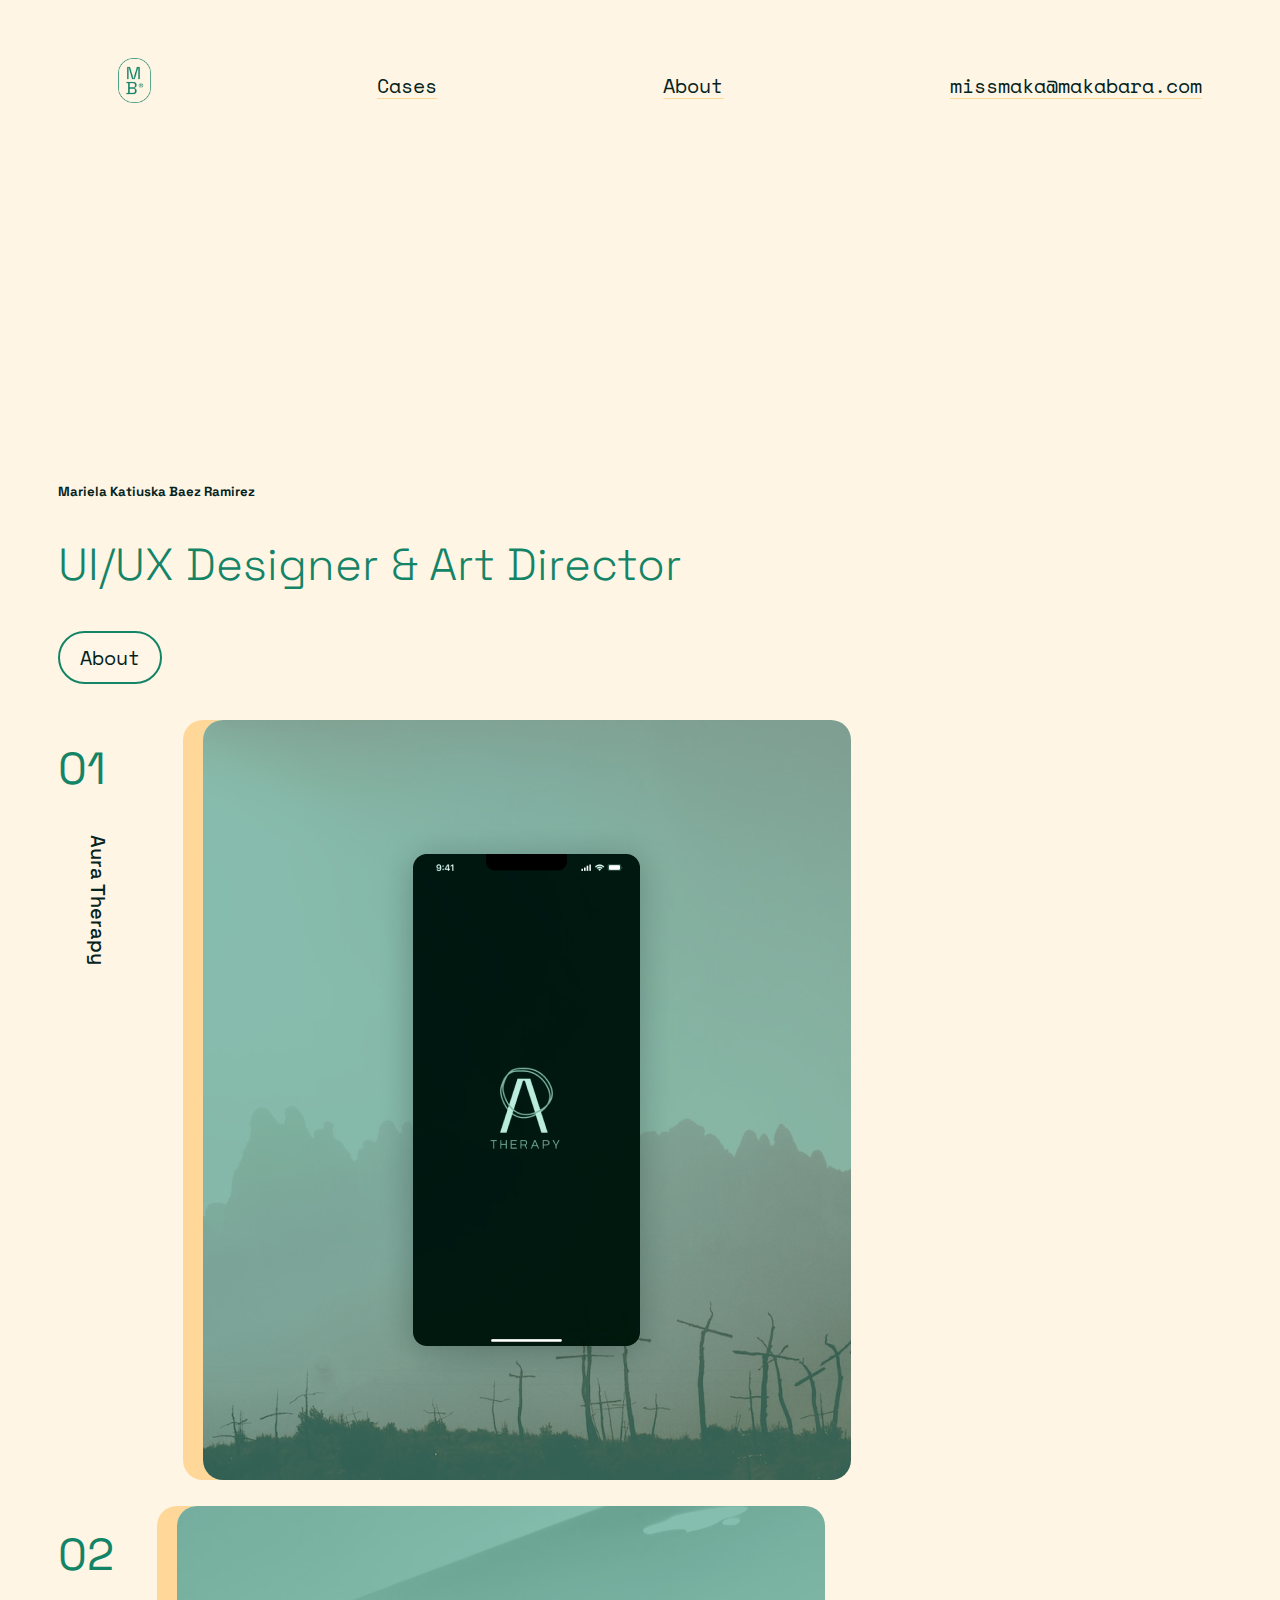
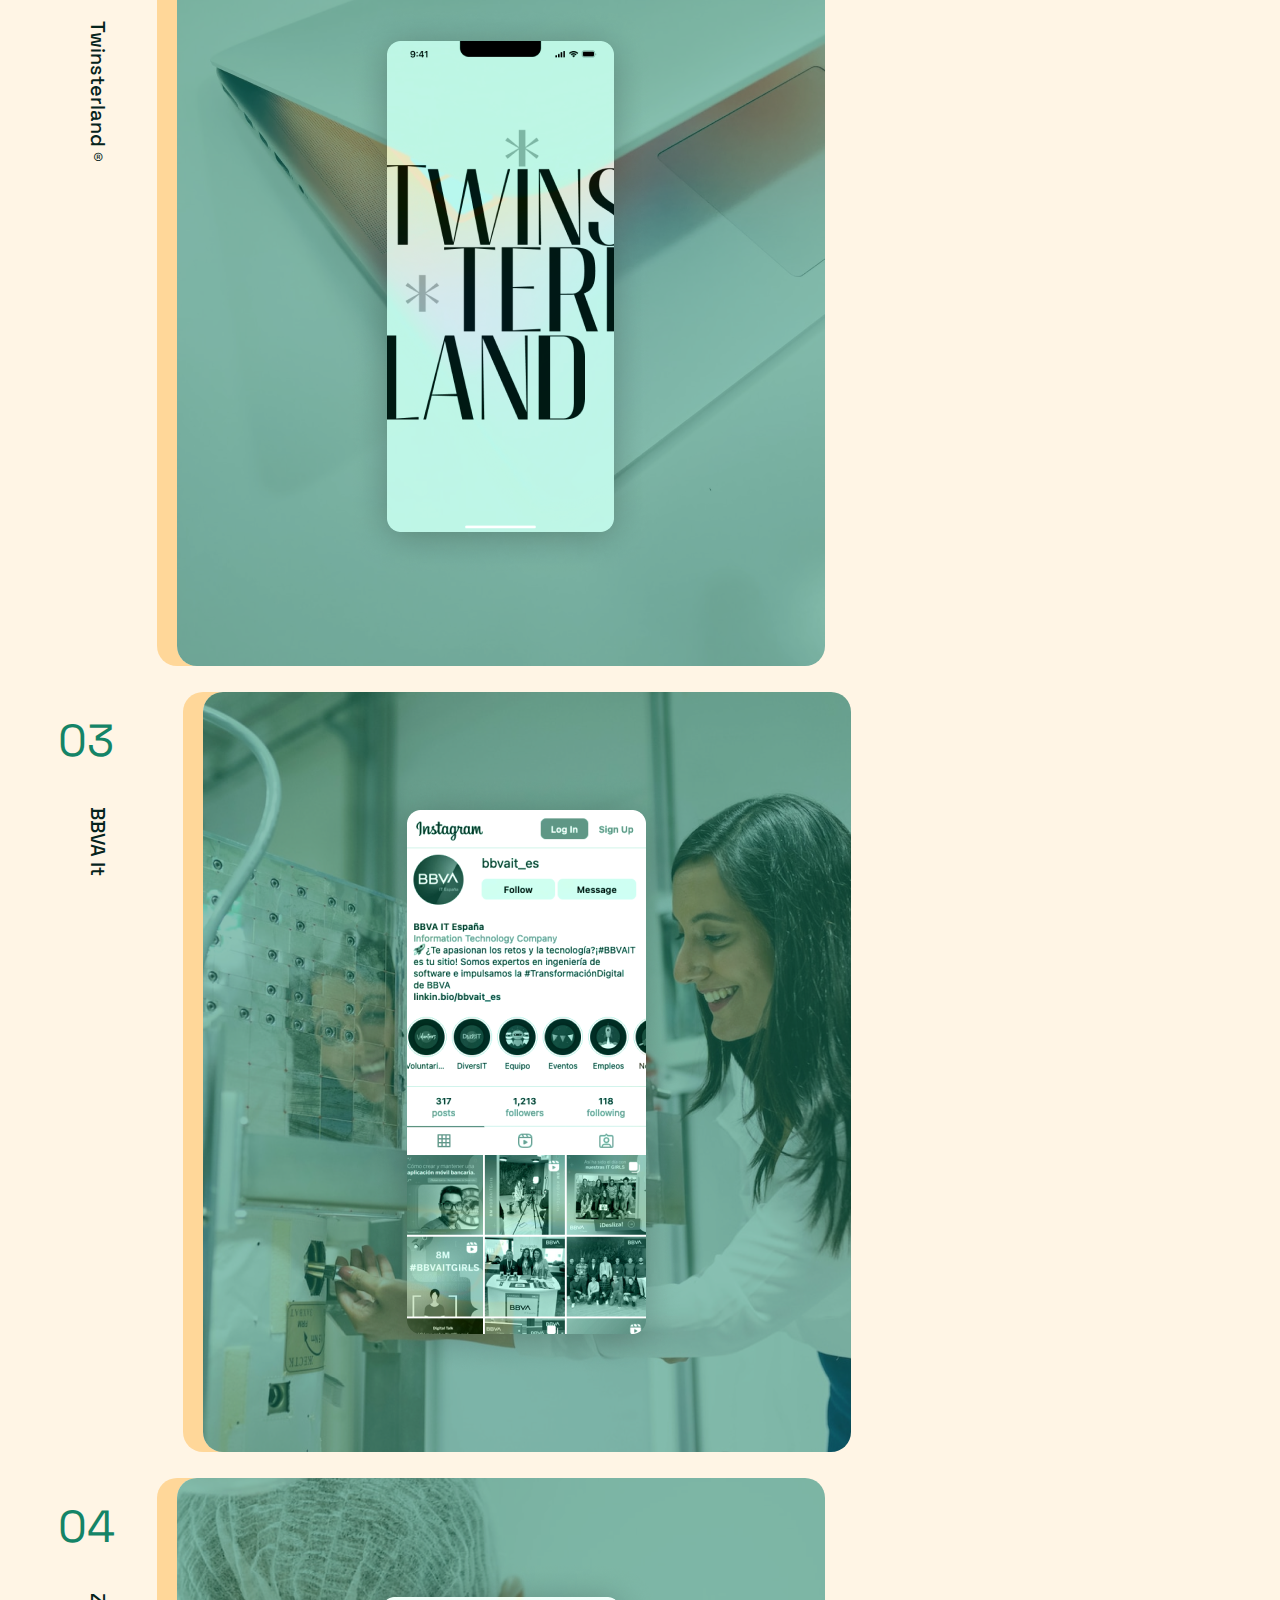
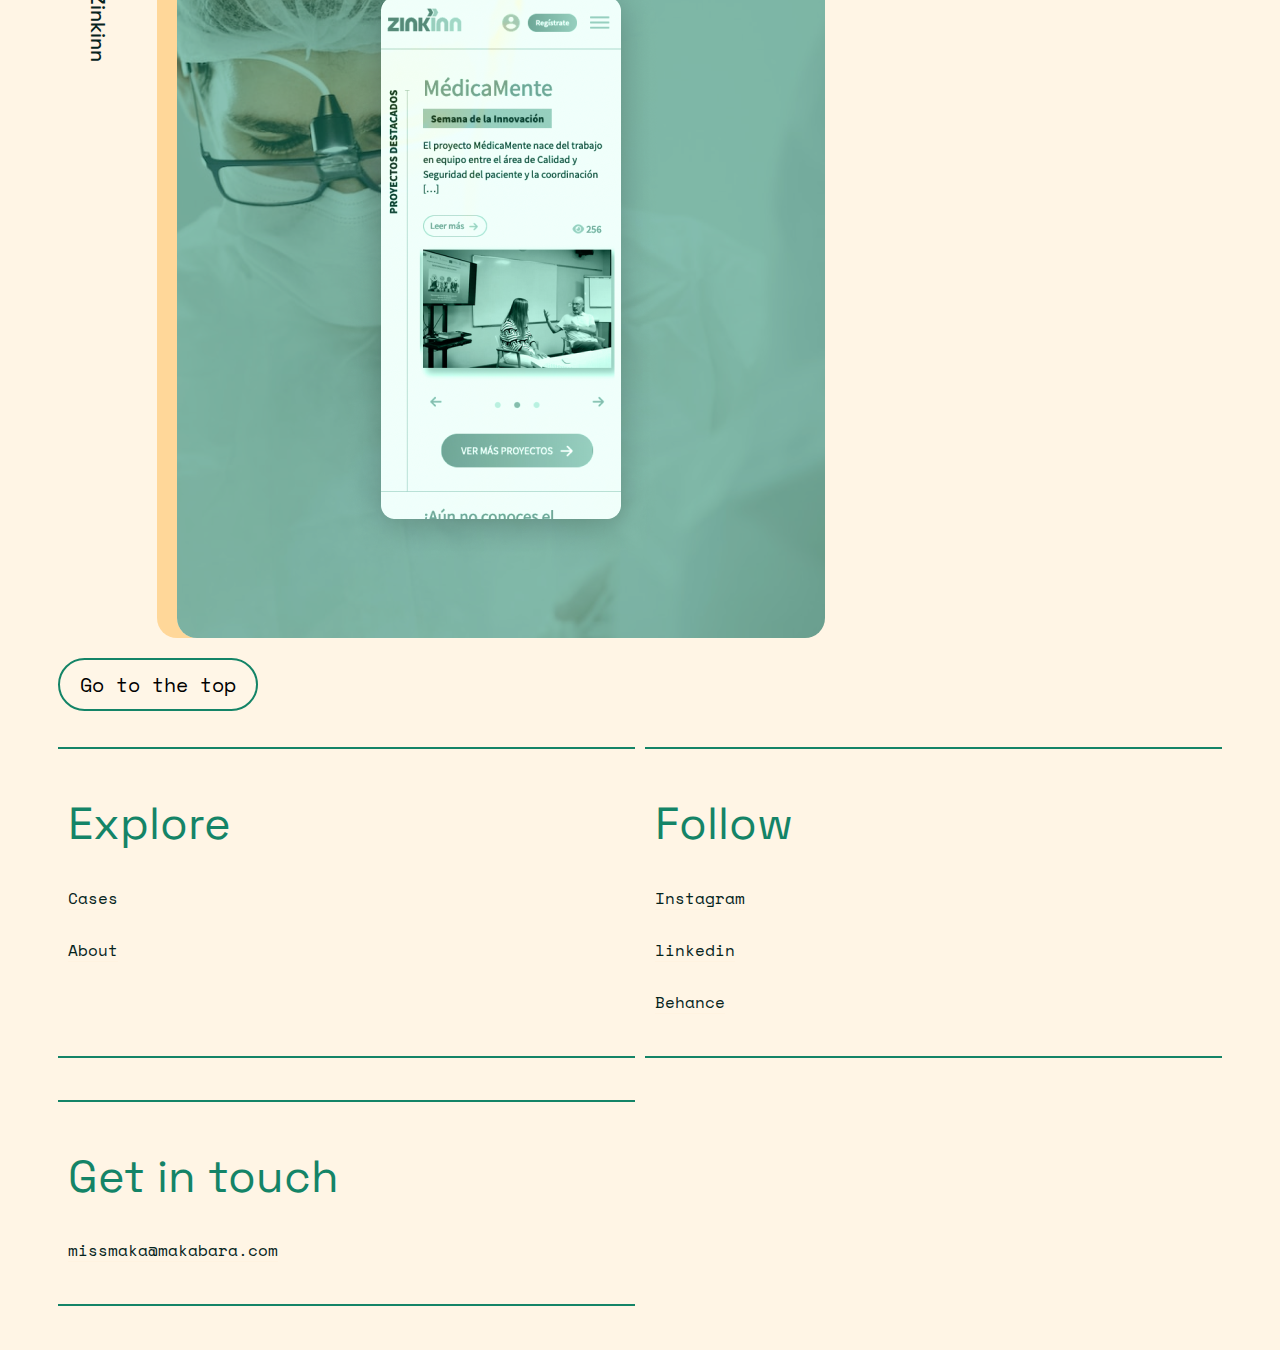
==== index.html @ 1e38a9b4 "Rename Index.html to index.html" ====
<!DOCTYPE html>
<html>
<!DOCTYPE html>
<html lang="en">

<head>
    <meta charset="UTF-8">
    <meta http-equiv="X-UA-Compatible" content="IE=edge">
    <meta name="viewport" content="width=device-width, initial-scale=1.0">
    <link rel="stylesheet" href="./reset.css">
    <link rel="stylesheet" href="./styles/styles.css">
    <title>Maka Bara® Portfolio</title>
</head>

<body>


    <div>

        <nav class="navbar">
            <ul class="flex-container nav-list">
                <img class="maka-logo" src="./images/pics_Main/Brand/Isotype/Brand/Isotype/Medium.png" alt="Logo maka">
                <li> <a href="./case.html">Cases</a></li>
                <li> <a href="./Bio.html">About</a></li>
                <li> <a href="">missmaka@makabara.com</a></li>
            </ul>
        </nav>

        <div>

  <!-- A linear delay; second letter is delayed 2n seconds, third is delayed 3n seconds, etc. -->
  <div class="sentence sentence-2">  
    <h1 class="h1-title">  
    <span class="letter">M</span><span class="letter">a</span><span class="letter">k</span><span class="letter">a</span> 
    <span class="letter">B</span><span class="letter">a</span><span class="letter">r</span><span class="letter">a</span>
    <span class="letter">® </h1> 
  </div>
            <h5>Mariela Katiuska Baez Ramirez</h5>
            <h2 class="h2-title"> UI/UX Designer & Art Director</h2>
            <section>
                <button class="button"><a href="#">About</a></button>
            </section>

        </div>










        <section class="grid-container url">
            <article class="photocards">
                <div>
                    <h2>01</h2>
                    <h4 class="h4-rotate">Aura therapy</h4>
                </div>
                <div>
                    <ul>
                       <a href="./case.html"> <img class="img" src="./images/pics_Main/Img/aura1.png" alt="#"> </a>

                    </ul>
                </div>
            </article>

            <article class="photocards">
                <div>
                    <h2>02</h2>
                    <h4 class="h4-rotate">Twinsterland<span>®</span></h4>
                </div>
                <div>
                    <ul>
                        <img class="img" src="./images/pics_Main/Img/twins1.png" alt="#">
                    </ul>
                </div>
            </article>

            <article class="photocards">
                <div>
                    <h2>03</h2>
                    <h4 class="h4-rotate">BBVA It</h4>
                </div>
                <div>
                    <ul>
                        <img class="img" src="./images/pics_Main/Img/bbvait1.png" alt="#">
                    </ul>
                </div>
            </article>
            <article class="photocards">

                <div>
                    <h2>04</h2>
                    <h4 class="h4-rotate">Zinkinn</h4>
                </div>
                <div>
                    <ul>
                        <img class="img" src="./images/pics_Main/Img/zinkinn1.png" alt="#">
                    </ul>
                </div>
            </article>

        </section>
        <section>
            <button class="button">Go to the top</button>
        </section>

    </div>
</body>


<footer>
    <div class="footer url">
        <ul class="grid-item">
            <h2>Explore</h2>
            <li><a href="./case.html">Cases</a></li>
            <li><a href="./Bio.html">About</a></li>
        </ul>
        <ul class="grid-item">
            <h2>Follow</h2>
            <li><a href="">Instagram</a></li>
            <li><a href="">linkedin</a></li>
            <li><a href="">Behance</a></li>
        </ul>
        <ul class="grid-item">
            <h2>Get in touch</h2>
            <li><a href="">missmaka@makabara.com</a></li>

        </ul>
    </div>

</footer>




</html>
---- styles/styles.css ----
/* Font Logo*/
@import url('https://fonts.googleapis.com/css2?family=Space+Grotesk:wght@300;400;500;600;700&family=Space+Mono:ital,wght@0,400;0,700;1,400;1,700&display=swap');

/*Home*/

body {

    background-color: #FFF5E5;
    font-family: 'Space Grotesk', sans-serif;
    line-height: 100%;
    padding: 10px 50px 20px;
    color: #05231C;

}

img,
picture,
video {
    max-width: 100%;
}



h1 {

    font-size: 800%;
    font-family: 'Space Grotesk', sans-serif;
    color: #148467;
    text-align: center;
    line-height: 100%;
    font-weight: 300;

}

.h1-title {

    font-size: 200%;
    font-family: 'Space Grotesk', sans-serif;
    color: #148467;
    text-align: center;
    line-height: 100%;
    font-weight: 300;

}




h2{

    font-family: 'Space Grotesk';
    font-style: normal;
    font-weight: 400;
    font-size: 45px;
    line-height: 56px;
    /* or 124% */
    /* G PRIMARY */
    color: #148467;

}
.h2-title{
    font-weight: 300;
}

h3{

    font-family: 'Space Grotesk';
    font-style: normal;
    font-weight: 400;
    font-size: 24px;
    line-height: 36px;
    /* or 150% */
    letter-spacing: 0.015em;
    /* G10 */
    color: #05231C; 

}

h4{
font-family: 'Space Grotesk';
font-style: normal;
font-weight: 500;
font-size: 20px;
line-height: 26px;
/* identical to box height */
text-transform: capitalize;
/* G10 */
color: #05231C; 
}


.h4-rotate{
transform: rotate(180de);
writing-mode: vertical-lr;
font-family: 'Space Grotesk', sans-serif;
font-style: normal;
font-weight: 500;
font-size: 20px;
}

.span-register {
    font-size: 70%;
    font-family: 'Space Grotesk', sans-serif;
}

a {
    color: #05231C;
    text-decoration: none;

}


.navbar {
    padding: 20px;
}

.navbar ul {
    justify-content: space-between;
    list-style: none;
    font-family: 'Space Mono', monospace;
    font-style: normal;
    font-weight: 400;
    font-size: 20px;
    line-height: 26px;
    /* identical to box height */
    /* G10 */
    color: #05231C;

}

.navbar a {
    text-decoration: underline 1px #FFD799;
    text-underline-offset: 5px;
    transition: 0.5s;
}

.navbar a:hover {
    text-decoration: underline 8px #FFD799;

}

.navbar-list {
    display: none;
}



.maka-logo {
    width: 3%;
    margin-bottom: 10px;
}

/*Main Btn*/

.about-maka {
    margin: 100px 0 0 10px;
}

.about-maka h2 {
    font-size: 2em;
    width: 30%;
}

.about-maka a {
    display: block;
    border: 2px solid #148467;
    border-radius: 100px;
    padding: 20px;
    margin-top: 20px;
    width: 110px;
    text-align: center;
    transition: 0.3s;


}

.about-maka a:hover {
    background-color: #FFD799;
    color: black;
}


.flex-container {
    height: 100%;
    display: flex;
    justify-content: center;
    align-items: center;
}



/*Hover color photo*/


.img {
    float:left; 
    box-shadow: -20px 0px #FFD799;
    padding: 0px;
    border: 8px solid FFF5E5;
    border-radius: 20px;
    transition: transform 0.3s ease-in-out, z-index 0.3s ease-in-out;
    margin:0;
    transition: 0.3s;
}

.img:hover {
    box-shadow: 20px 0px #FFD799;
    background-color: #ffffff;
    filter: blur(2px);
    color: white;
    transform: translateX(10px) translateY(-0px) rotateZ(0deg);
    z-index: 1;
}
.img:mouseout {
    background-color: #fff;
    color: #148467;
    transform: translateX(0) translateY(0) rotateZ(0deg);
    z-index: 0;
}




/*Prueba Final Grids*/
.grid-container {
    display: grid;
    grid-template-columns: repeat(auto-fit, minmax(75vh, 1fr));
    gap: 10px;
    justify-content: left;
    align-items: left;
}

.grid-item {

    padding: 10px;
    list-style: none;
    justify-content: left;
    align-items: left;
    border-bottom: 2px solid #148467;
    border-top: 2px solid #148467;
}

.grid-item li {
    margin-bottom: 4vh;
    justify-content: left;
    list-style: none;
    font-family: 'Space Mono', monospace;
}

.grid-item a {
    text-decoration: underline 0px hsl(36, 100%, 80%, 0.05);
    text-underline-offset: 5px;
    transition: 0.5s;

}

.grid-item a:hover {
    text-decoration: underline 8px #FFD799;

}



/*Button Animation*/

.button {
    position: relative;
    background-color: rgb(255, 255, 255, 0.1);
    padding: 10px 20px;
    margin: 20px 0px 20px 0px;
    border: 2px solid #148467;
    border-radius: 100px;
    font-size: 20px;
    font-family: 'Space Mono', monospace;
    transition: transform 0.3s ease-in-out, z-index 0.3s ease-in-out;
    display: block;
    text-align: center;
    transition: 0.3s;


}


.button:hover {
    background-color: #FFD799;
    color: white;
    transform: translateX(10px) translateY(-10px) rotateZ(5deg);
    z-index: 1;
}

.button:mouseout {
    background-color: #fff;
    color: #148467;
    transform: translateX(0) translateY(0) rotateZ(0deg);
    z-index: 0;
}


/*Pointer custom*/

body, a , button {
    cursor: url(../images/pics_Main/cursor.gif) 50 50, auto;
}


/*Photo cards*/
.photocards{

    display: flex;
}

.footer {
    display: grid;
    grid-template-columns: repeat(auto-fit, minmax(45vh, 1fr));
    gap: 10px;
    justify-content: left;
    align-items: left;
}





/*Prueba animación*/

.sentence {
    font-size: clamp(1.5rem, calc(1rem + 3vw), 4rem);
    overflow: visible;
    padding: 0.5em;
    text-align: center;
  }
  
  .letter {
    opacity: 0;
    transform: translateY(-0.25em);
    display: inline-block;
    -webkit-animation: burst_in 3s cubic-bezier(0, 1.62, 1, 1.6) infinite;
            animation: burst_in 3s cubic-bezier(0, 1.62, 1, 1.6) infinite;
    color: #148467;
  }
  
  @-webkit-keyframes burst_in {
    25%, 80% {
      opacity: 1;
      transform: translateY(0);
    }
  }
  
  @keyframes burst_in {
    25%, 80% {
      opacity: 1;
      transform: translateY(0);
    }
  }
  .sentence-2 .letter:nth-of-type(1) {
    -webkit-animation-delay: 0.06s;
            animation-delay: 0.06s;
  }
  
  .sentence-3 .letter:nth-of-type(1) {
    -webkit-animation-delay: 0.0035s;
            animation-delay: 0.0035s;
  }
  
  .sentence-4 .letter:nth-of-type(1) {
    -webkit-animation-delay: 0.0000075s;
            animation-delay: 0.0000075s;
  }
  
  .sentence-5 .letter:nth-of-type(1) {
    -webkit-animation-delay: 0.59s;
            animation-delay: 0.59s;
  }
  
  .sentence-6 .letter:nth-of-type(1) {
    -webkit-animation-delay: 0.2058823529s;
            animation-delay: 0.2058823529s;
  }
  
  .sentence-2 .letter:nth-of-type(2) {
    -webkit-animation-delay: 0.12s;
            animation-delay: 0.12s;
  }
  
  .sentence-3 .letter:nth-of-type(2) {
    -webkit-animation-delay: 0.014s;
            animation-delay: 0.014s;
  }
  
  .sentence-4 .letter:nth-of-type(2) {
    -webkit-animation-delay: 0.00012s;
            animation-delay: 0.00012s;
  }
  
  .sentence-5 .letter:nth-of-type(2) {
    -webkit-animation-delay: 0.5825s;
            animation-delay: 0.5825s;
  }
  
  .sentence-6 .letter:nth-of-type(2) {
    -webkit-animation-delay: 0.1235294118s;
            animation-delay: 0.1235294118s;
  }
  
  .sentence-2 .letter:nth-of-type(3) {
    -webkit-animation-delay: 0.18s;
            animation-delay: 0.18s;
  }
  
  .sentence-3 .letter:nth-of-type(3) {
    -webkit-animation-delay: 0.0315s;
            animation-delay: 0.0315s;
  }
  
  .sentence-4 .letter:nth-of-type(3) {
    -webkit-animation-delay: 0.0006075s;
            animation-delay: 0.0006075s;
  }
  
  .sentence-5 .letter:nth-of-type(3) {
    -webkit-animation-delay: 0.57s;
            animation-delay: 0.57s;
  }
  
  .sentence-6 .letter:nth-of-type(3) {
    -webkit-animation-delay: 0.0529411765s;
            animation-delay: 0.0529411765s;
  }
  
  .sentence-2 .letter:nth-of-type(4) {
    -webkit-animation-delay: 0.24s;
            animation-delay: 0.24s;
  }
  
  .sentence-3 .letter:nth-of-type(4) {
    -webkit-animation-delay: 0.056s;
            animation-delay: 0.056s;
  }
  
  .sentence-4 .letter:nth-of-type(4) {
    -webkit-animation-delay: 0.00192s;
            animation-delay: 0.00192s;
  }
  
  .sentence-5 .letter:nth-of-type(4) {
    -webkit-animation-delay: 0.5525s;
            animation-delay: 0.5525s;
  }
  
  .sentence-6 .letter:nth-of-type(4) {
    -webkit-animation-delay: -0.0058823529s;
            animation-delay: -0.0058823529s;
  }
  
  .sentence-2 .letter:nth-of-type(5) {
    -webkit-animation-delay: 0.3s;
            animation-delay: 0.3s;
  }
  
  .sentence-3 .letter:nth-of-type(5) {
    -webkit-animation-delay: 0.0875s;
            animation-delay: 0.0875s;
  }
  
  .sentence-4 .letter:nth-of-type(5) {
    -webkit-animation-delay: 0.0046875s;
            animation-delay: 0.0046875s;
  }
  
  .sentence-5 .letter:nth-of-type(5) {
    -webkit-animation-delay: 0.53s;
            animation-delay: 0.53s;
  }
  
  .sentence-6 .letter:nth-of-type(5) {
    -webkit-animation-delay: -0.0529411765s;
            animation-delay: -0.0529411765s;
  }
  
  .sentence-2 .letter:nth-of-type(6) {
    -webkit-animation-delay: 0.36s;
            animation-delay: 0.36s;
  }
  
  .sentence-3 .letter:nth-of-type(6) {
    -webkit-animation-delay: 0.126s;
            animation-delay: 0.126s;
  }
  
  .sentence-4 .letter:nth-of-type(6) {
    -webkit-animation-delay: 0.00972s;
            animation-delay: 0.00972s;
  }
  
  .sentence-5 .letter:nth-of-type(6) {
    -webkit-animation-delay: 0.5025s;
            animation-delay: 0.5025s;
  }
  
  .sentence-6 .letter:nth-of-type(6) {
    -webkit-animation-delay: -0.0882352941s;
            animation-delay: -0.0882352941s;
  }
  
  .sentence-2 .letter:nth-of-type(7) {
    -webkit-animation-delay: 0.42s;
            animation-delay: 0.42s;
  }
  
  .sentence-3 .letter:nth-of-type(7) {
    -webkit-animation-delay: 0.1715s;
            animation-delay: 0.1715s;
  }
  
  .sentence-4 .letter:nth-of-type(7) {
    -webkit-animation-delay: 0.0180075s;
            animation-delay: 0.0180075s;
  }
  
  .sentence-5 .letter:nth-of-type(7) {
    -webkit-animation-delay: 0.47s;
            animation-delay: 0.47s;
  }
  
  .sentence-6 .letter:nth-of-type(7) {
    -webkit-animation-delay: -0.1117647059s;
            animation-delay: -0.1117647059s;
  }
  
  .sentence-2 .letter:nth-of-type(8) {
    -webkit-animation-delay: 0.48s;
            animation-delay: 0.48s;
  }
  
  .sentence-3 .letter:nth-of-type(8) {
    -webkit-animation-delay: 0.224s;
            animation-delay: 0.224s;
  }
  
  .sentence-4 .letter:nth-of-type(8) {
    -webkit-animation-delay: 0.03072s;
            animation-delay: 0.03072s;
  }
  
  .sentence-5 .letter:nth-of-type(8) {
    -webkit-animation-delay: 0.4325s;
            animation-delay: 0.4325s;
  }
  
  .sentence-6 .letter:nth-of-type(8) {
    -webkit-animation-delay: -0.1235294118s;
            animation-delay: -0.1235294118s;
  }
  
  .sentence-2 .letter:nth-of-type(9) {
    -webkit-animation-delay: 0.54s;
            animation-delay: 0.54s;
  }
  
  .sentence-3 .letter:nth-of-type(9) {
    -webkit-animation-delay: 0.2835s;
            animation-delay: 0.2835s;
  }
  
  .sentence-4 .letter:nth-of-type(9) {
    -webkit-animation-delay: 0.0492075s;
            animation-delay: 0.0492075s;
  }
  
  .sentence-5 .letter:nth-of-type(9) {
    -webkit-animation-delay: 0.39s;
            animation-delay: 0.39s;
  }
  
  .sentence-6 .letter:nth-of-type(9) {
    -webkit-animation-delay: -0.1235294118s;
            animation-delay: -0.1235294118s;
  }
  
  .sentence-2 .letter:nth-of-type(10) {
    -webkit-animation-delay: 0.6s;
            animation-delay: 0.6s;
  }
  
  .sentence-3 .letter:nth-of-type(10) {
    -webkit-animation-delay: 0.35s;
            animation-delay: 0.35s;
  }
  
  .sentence-4 .letter:nth-of-type(10) {
    -webkit-animation-delay: 0.075s;
            animation-delay: 0.075s;
  }
  
  .sentence-5 .letter:nth-of-type(10) {
    -webkit-animation-delay: 0.3425s;
            animation-delay: 0.3425s;
  }
  
  .sentence-6 .letter:nth-of-type(10) {
    -webkit-animation-delay: -0.1117647059s;
            animation-delay: -0.1117647059s;
  }
  
  .sentence-2 .letter:nth-of-type(11) {
    -webkit-animation-delay: 0.66s;
            animation-delay: 0.66s;
  }
  
  .sentence-3 .letter:nth-of-type(11) {
    -webkit-animation-delay: 0.4235s;
            animation-delay: 0.4235s;
  }
  
  .sentence-4 .letter:nth-of-type(11) {
    -webkit-animation-delay: 0.1098075s;
            animation-delay: 0.1098075s;
  }
  
  .sentence-5 .letter:nth-of-type(11) {
    -webkit-animation-delay: 0.29s;
            animation-delay: 0.29s;
  }
  
  .sentence-6 .letter:nth-of-type(11) {
    -webkit-animation-delay: -0.0882352941s;
            animation-delay: -0.0882352941s;
  }
  
  .sentence-2 .letter:nth-of-type(12) {
    -webkit-animation-delay: 0.72s;
            animation-delay: 0.72s;
  }
  
  .sentence-3 .letter:nth-of-type(12) {
    -webkit-animation-delay: 0.504s;
            animation-delay: 0.504s;
  }
  
  .sentence-4 .letter:nth-of-type(12) {
    -webkit-animation-delay: 0.15552s;
            animation-delay: 0.15552s;
  }
  
  .sentence-5 .letter:nth-of-type(12) {
    -webkit-animation-delay: 0.2325s;
            animation-delay: 0.2325s;
  }
  
  .sentence-6 .letter:nth-of-type(12) {
    -webkit-animation-delay: -0.0529411765s;
            animation-delay: -0.0529411765s;
  }
  
  .sentence-2 .letter:nth-of-type(13) {
    -webkit-animation-delay: 0.78s;
            animation-delay: 0.78s;
  }
  
  .sentence-3 .letter:nth-of-type(13) {
    -webkit-animation-delay: 0.5915s;
            animation-delay: 0.5915s;
  }
  
  .sentence-4 .letter:nth-of-type(13) {
    -webkit-animation-delay: 0.2142075s;
            animation-delay: 0.2142075s;
  }
  
  .sentence-5 .letter:nth-of-type(13) {
    -webkit-animation-delay: 0.17s;
            animation-delay: 0.17s;
  }
  
  .sentence-6 .letter:nth-of-type(13) {
    -webkit-animation-delay: -0.0058823529s;
            animation-delay: -0.0058823529s;
  }
  
  .sentence-2 .letter:nth-of-type(14) {
    -webkit-animation-delay: 0.84s;
            animation-delay: 0.84s;
  }
  
  .sentence-3 .letter:nth-of-type(14) {
    -webkit-animation-delay: 0.686s;
            animation-delay: 0.686s;
  }
  
  .sentence-4 .letter:nth-of-type(14) {
    -webkit-animation-delay: 0.28812s;
            animation-delay: 0.28812s;
  }
  
  .sentence-5 .letter:nth-of-type(14) {
    -webkit-animation-delay: 0.1025s;
            animation-delay: 0.1025s;
  }
  
  .sentence-6 .letter:nth-of-type(14) {
    -webkit-animation-delay: 0.0529411765s;
            animation-delay: 0.0529411765s;
  }
  
  .sentence-2 .letter:nth-of-type(15) {
    -webkit-animation-delay: 0.9s;
            animation-delay: 0.9s;
  }
  
  .sentence-3 .letter:nth-of-type(15) {
    -webkit-animation-delay: 0.7875s;
            animation-delay: 0.7875s;
  }
  
  .sentence-4 .letter:nth-of-type(15) {
    -webkit-animation-delay: 0.3796875s;
            animation-delay: 0.3796875s;
  }
  
  .sentence-5 .letter:nth-of-type(15) {
    -webkit-animation-delay: 0.03s;
            animation-delay: 0.03s;
  }
  
  .sentence-6 .letter:nth-of-type(15) {
    -webkit-animation-delay: 0.1235294118s;
            animation-delay: 0.1235294118s;
  }
  
  .sentence-2 .letter:nth-of-type(16) {
    -webkit-animation-delay: 0.96s;
            animation-delay: 0.96s;
  }
  
  .sentence-3 .letter:nth-of-type(16) {
    -webkit-animation-delay: 0.896s;
            animation-delay: 0.896s;
  }
  
  .sentence-4 .letter:nth-of-type(16) {
    -webkit-animation-delay: 0.49152s;
            animation-delay: 0.49152s;
  }
  
  .sentence-5 .letter:nth-of-type(16) {
    -webkit-animation-delay: -0.0475s;
            animation-delay: -0.0475s;
  }
  
  .sentence-6 .letter:nth-of-type(16) {
    -webkit-animation-delay: 0.2058823529s;
            animation-delay: 0.2058823529s;
  }
  
  .sentence-2 .letter:nth-of-type(17) {
    -webkit-animation-delay: 1.02s;
            animation-delay: 1.02s;
  }
  
  .sentence-3 .letter:nth-of-type(17) {
    -webkit-animation-delay: 1.0115s;
            animation-delay: 1.0115s;
  }
  
  .sentence-4 .letter:nth-of-type(17) {
    -webkit-animation-delay: 0.6264075s;
            animation-delay: 0.6264075s;
  }
  
  .sentence-5 .letter:nth-of-type(17) {
    -webkit-animation-delay: -0.13s;
            animation-delay: -0.13s;
  }
  
  .sentence-6 .letter:nth-of-type(17) {
    -webkit-animation-delay: 0.3s;
            animation-delay: 0.3s;
  }
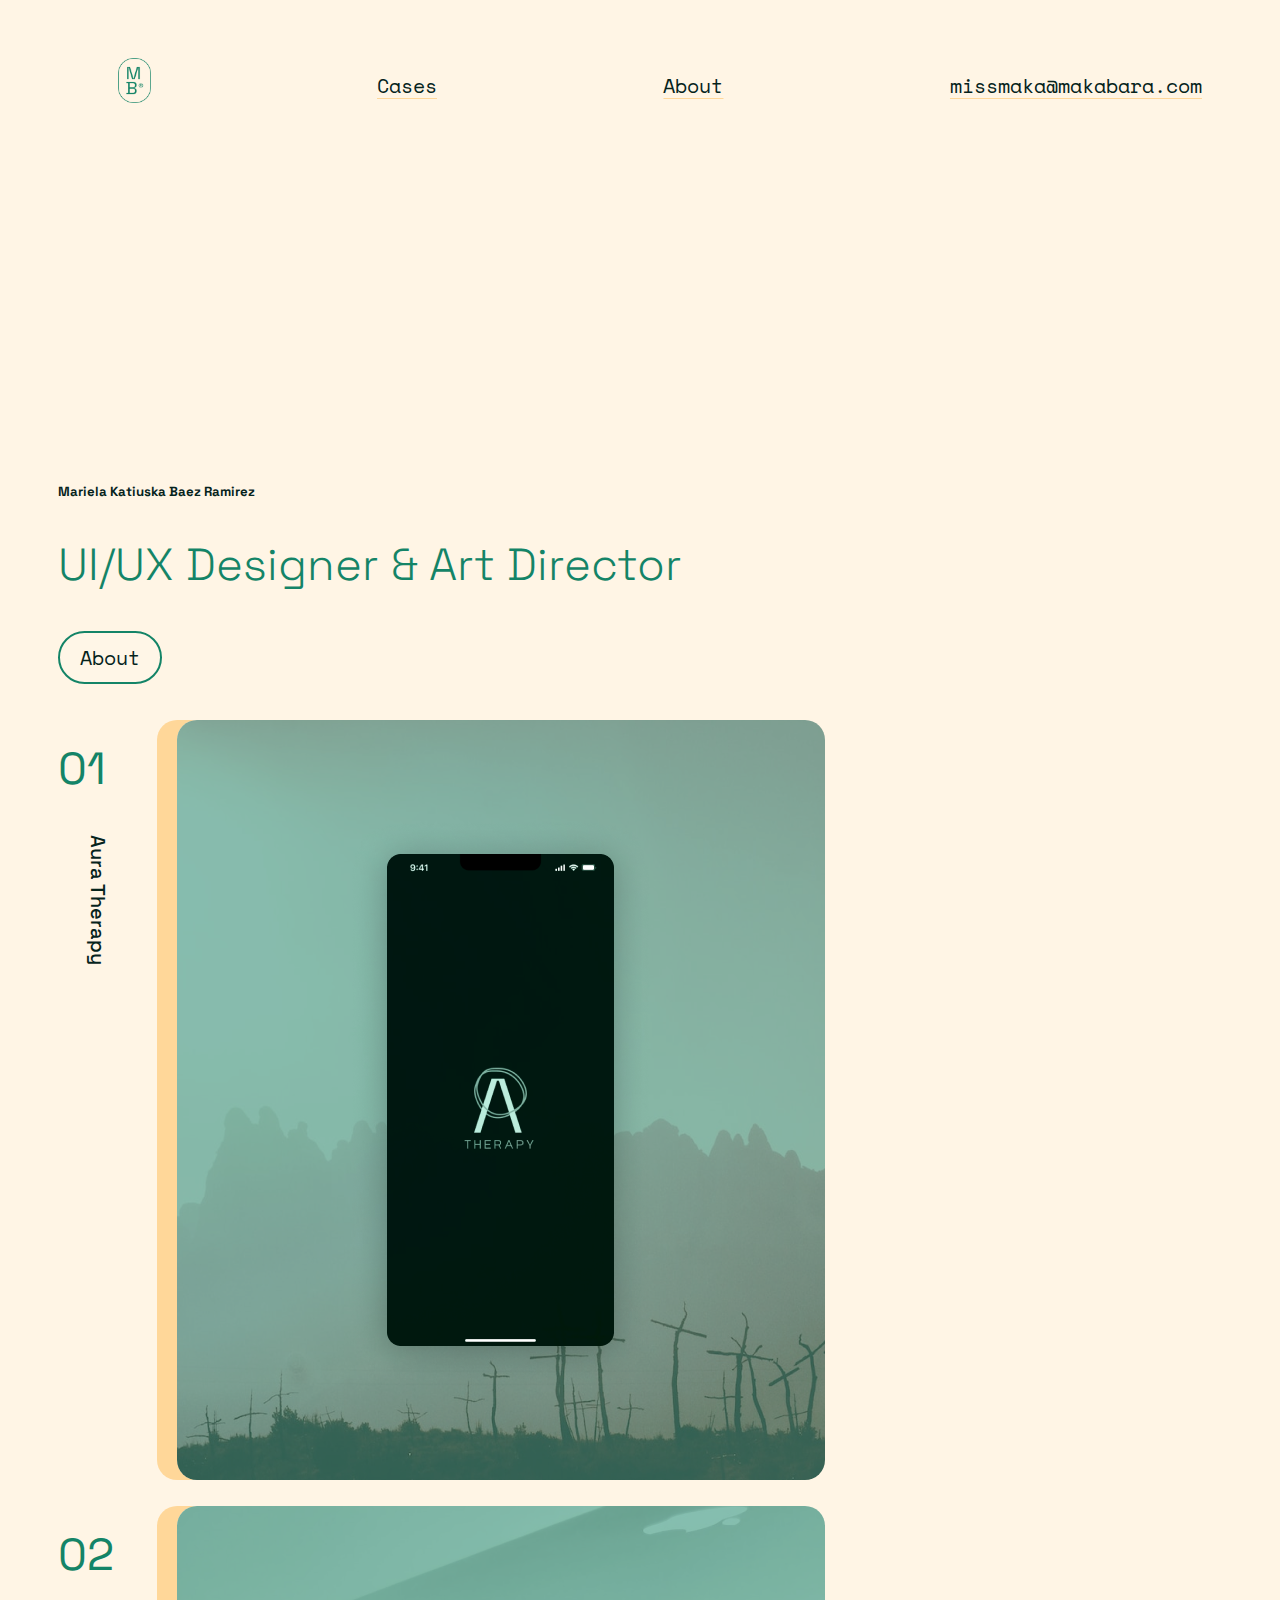
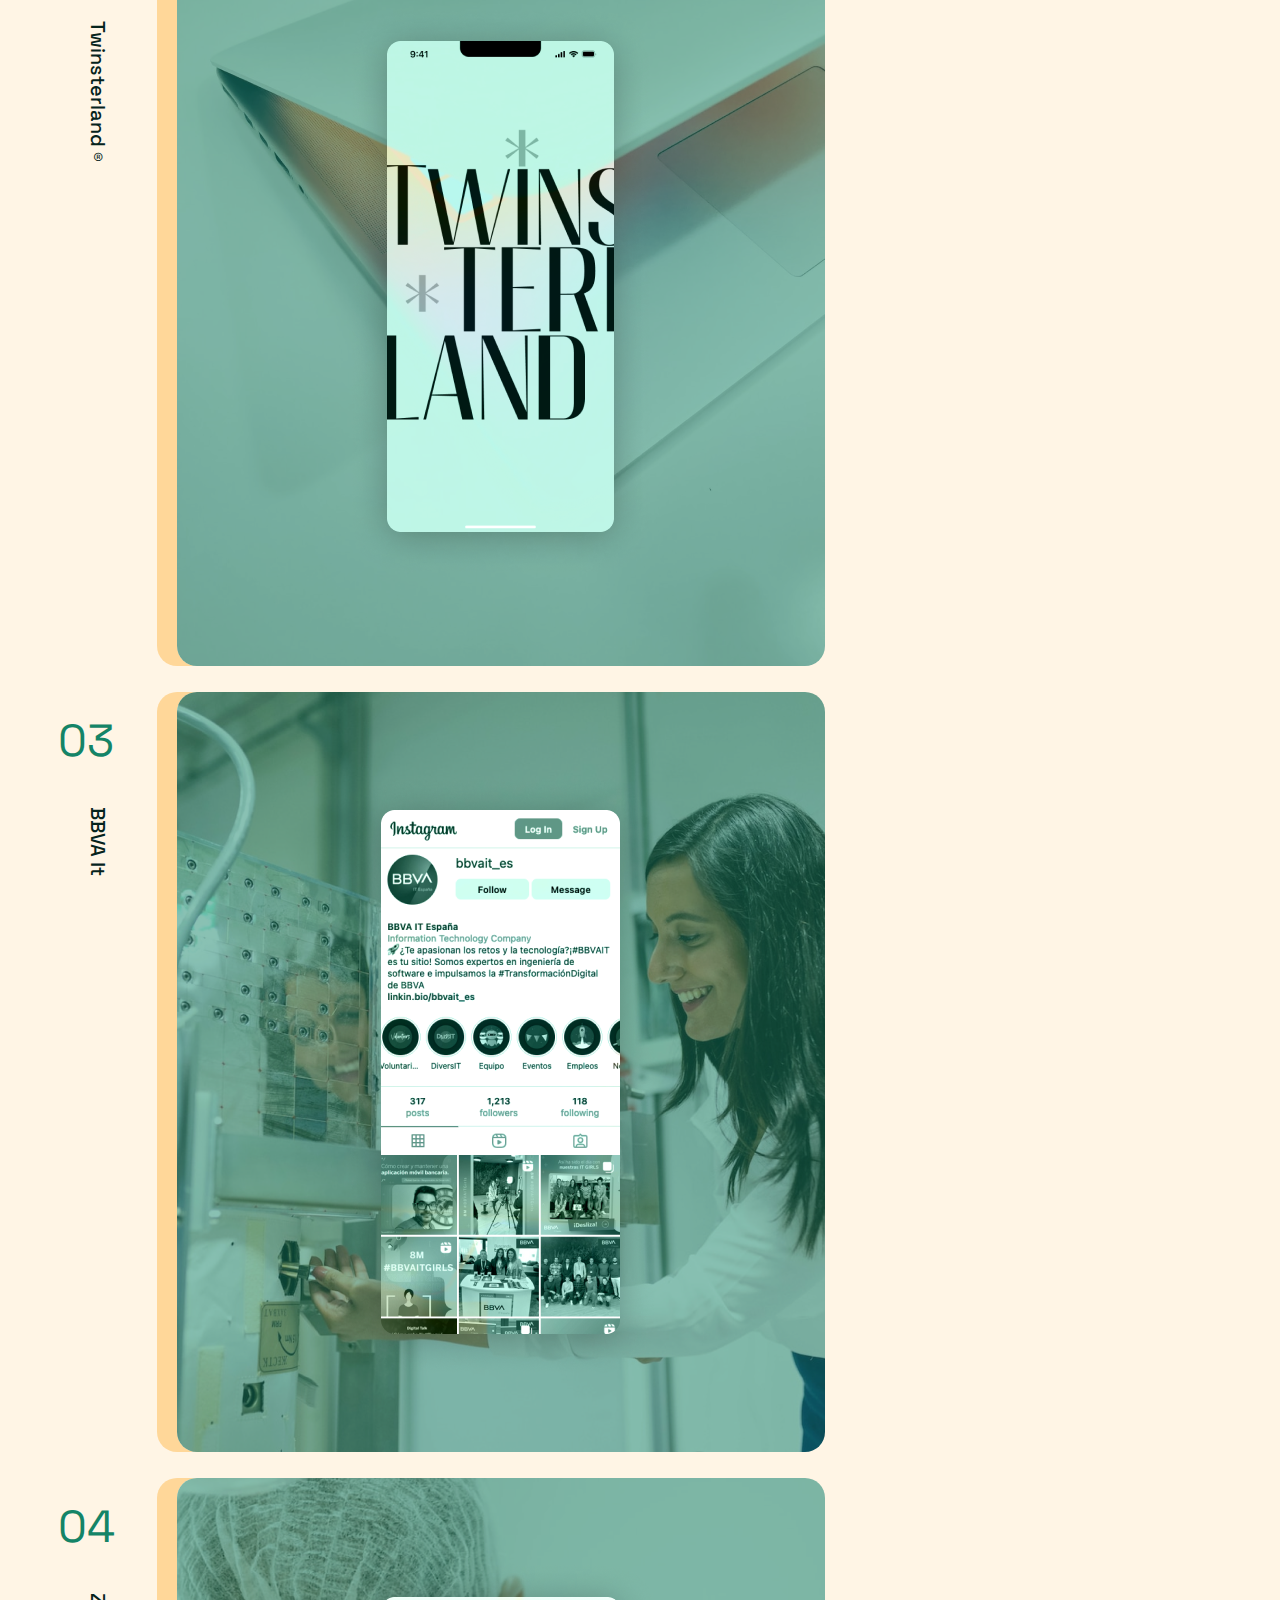
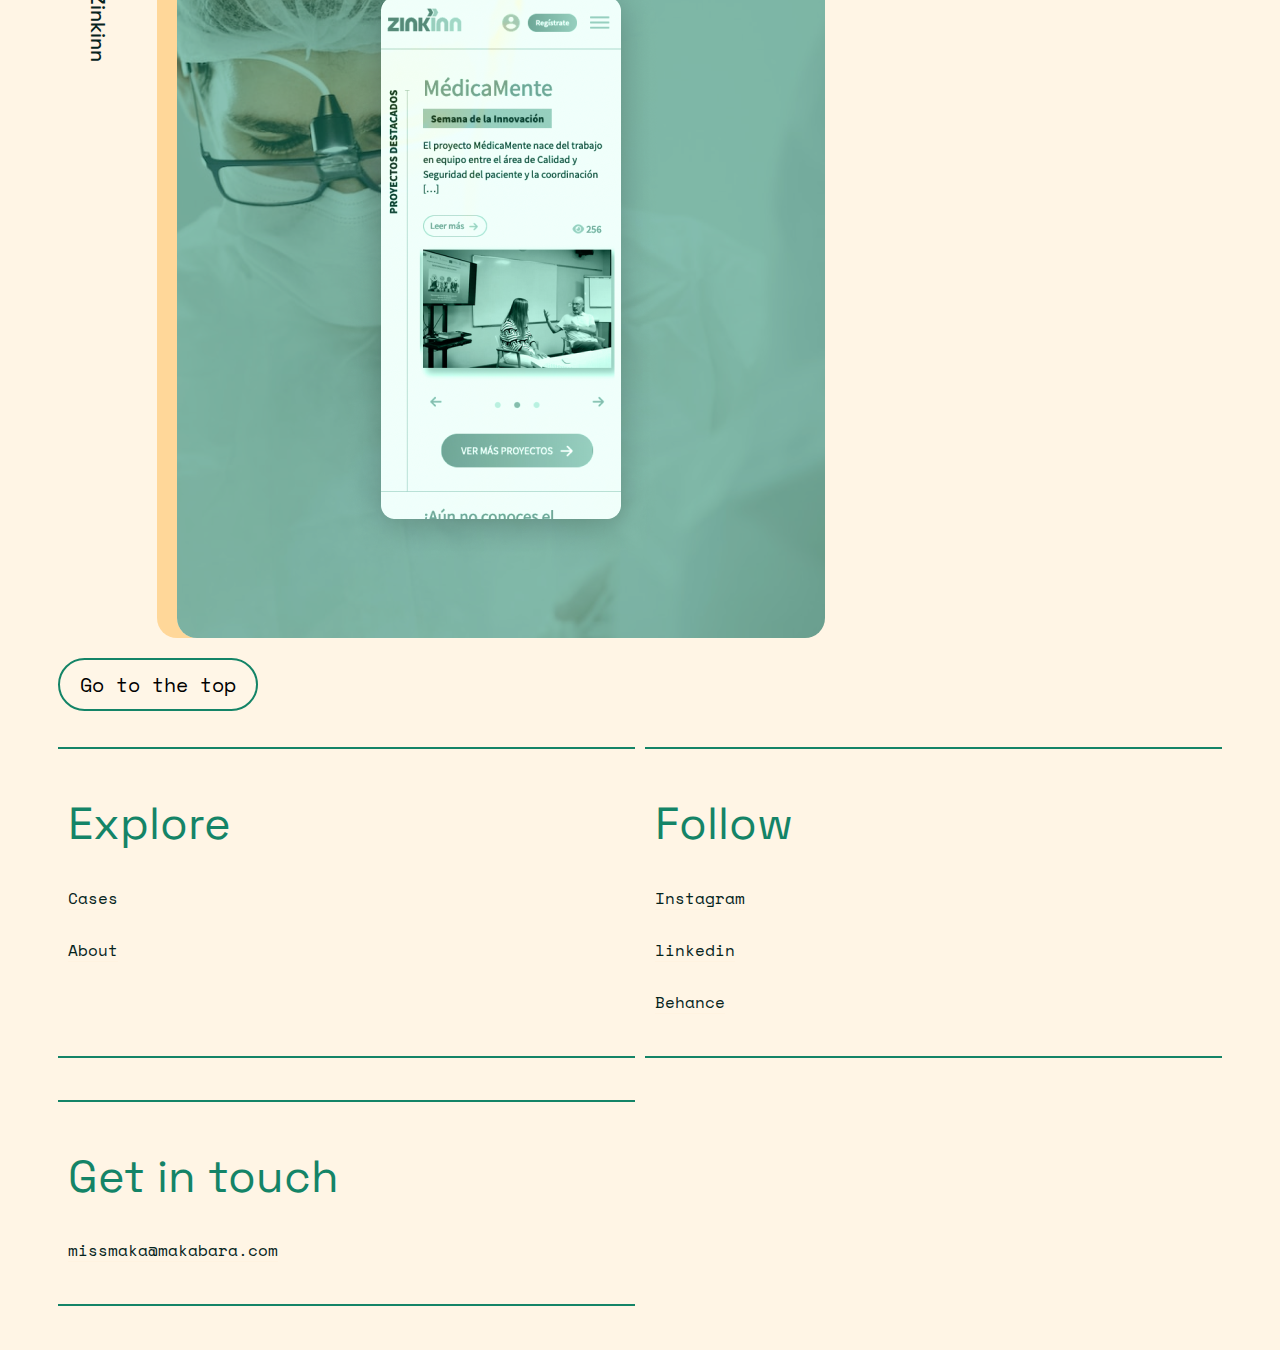
==== commit e36fe3b0: "Add files via upload" ====
--- a/index.html
+++ b/index.html
@@ -21,7 +21,7 @@
             <ul class="flex-container nav-list">
                 <img class="maka-logo" src="./images/pics_Main/Brand/Isotype/Brand/Isotype/Medium.png" alt="Logo maka">
                 <li> <a href="./case.html">Cases</a></li>
-                <li> <a href="./Bio.html">About</a></li>
+                <li> <a href="./bio.html">About</a></li>
                 <li> <a href="">missmaka@makabara.com</a></li>
             </ul>
         </nav>
@@ -116,7 +116,7 @@
         <ul class="grid-item">
             <h2>Explore</h2>
             <li><a href="./case.html">Cases</a></li>
-            <li><a href="./Bio.html">About</a></li>
+            <li><a href="./bio.html">About</a></li>
         </ul>
         <ul class="grid-item">
             <h2>Follow</h2>
@@ -136,4 +136,4 @@
 
 
 
-</html>
+</html>